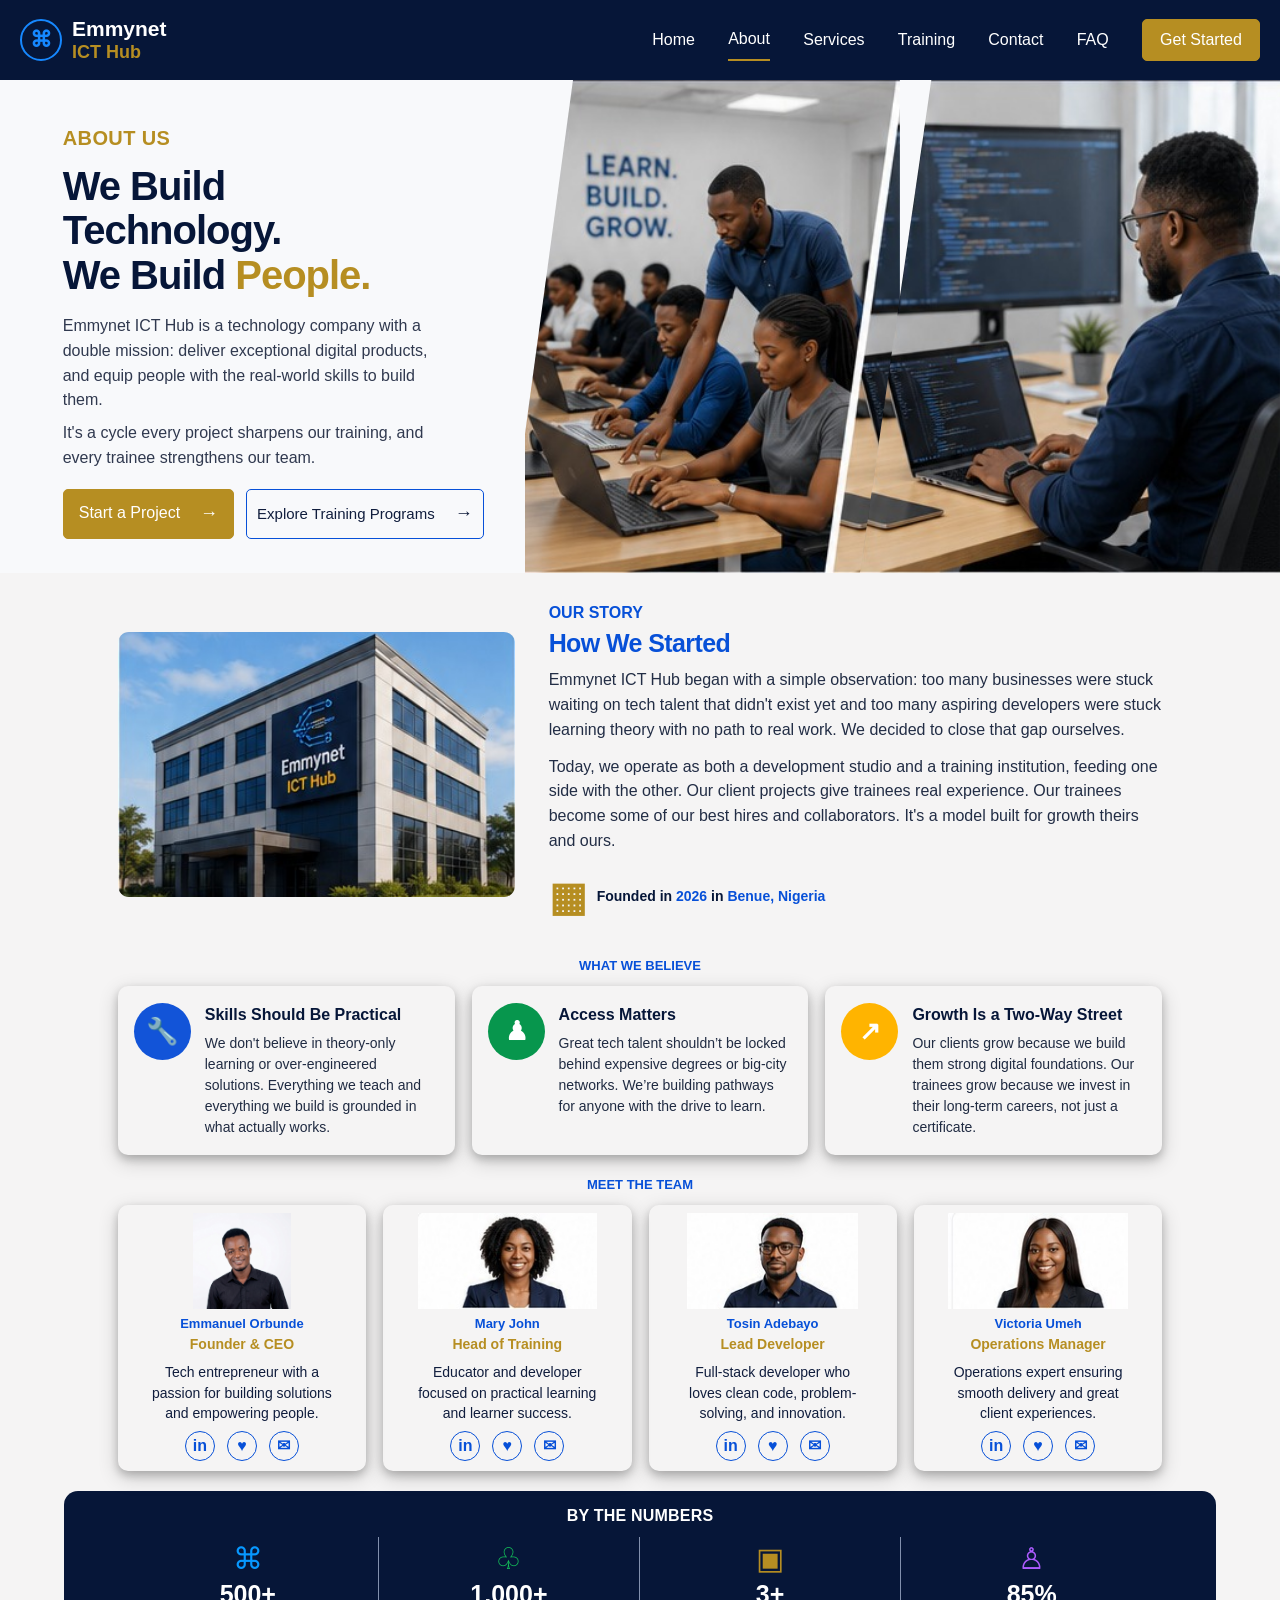
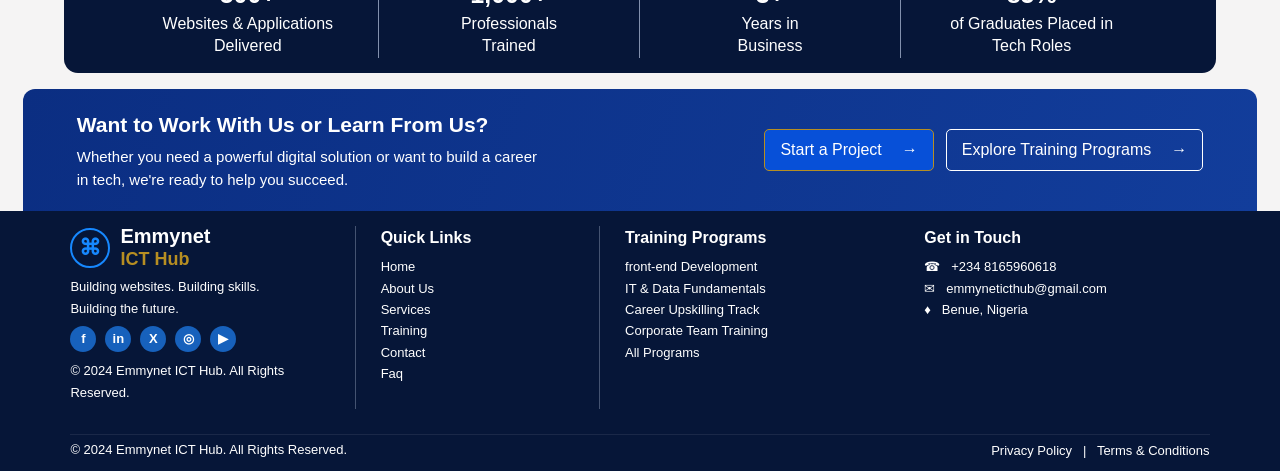
==== emmynet-about-page/about.html @ fe473da1 "initail commit" ====
<!DOCTYPE html>
<html lang="en">
<head>
  <meta charset="UTF-8">
  <meta name="viewport" content="width=device-width, initial-scale=1.0">
  <title>Emmynet ICT Hub</title>
  <link rel="stylesheet" href="about.css">
  <link rel="stylesheet" href="aboutmedia.css">
</head>
<body>
  <!-- Header and navigation -->
  <header class="navbar">
    <a class="brand" href="#home" aria-label="Emmynet ICT Hub home">
      <span class="brand-mark">⌘</span>
      <span class="brand-name">Emmynet<span>ICT Hub</span></span>
    </a>

    <nav class="nav-links" aria-label="Main navigation">
      <a href="../index.html">Home</a>
      <a class="active" href="../emmynet-about-page/about.html">About</a>
      <a href="../emmynet-service-page/services.html">Services</a>
      <a href="../emmynet-training-page/training.html">Training</a>
      <a href="../emmynet-contact-page/contact.html">Contact</a>
      <a href="../emmynet-faq-page/FAQ.html">FAQ</a>
      <a class="btn btn-primary" href="../login%20files/login.html">Get Started</a>
    </nav>
    
      <!-- Mobile hamburger button -->
    <button class="menu-toggle"
    id="menuToggle"
    aria-label="Open navigation menu"
    aria-expanded="false"
    aria-controls="navLinks"
    type="button">
    <span></span>
    <span></span>
    <span></span>
  </button>
  </header>

  <main>
    <!-- Hero / About intro -->
    <section class="header-container" id="home">
      <div class="header-text">
        <p class="eyebrow">ABOUT US</p>
        <h1>We Build<br>Technology.<br>We Build <span>People.</span></h1>
        <p class="header-paragraph">Emmynet ICT Hub is a technology company with a double mission: deliver exceptional digital products, and equip people with the real-world skills to build them.</p>
        <p class="header-paragraph">It's a cycle every project sharpens our training, and every trainee strengthens our team.</p>
        <div class="header-buttons">
          <a class="btn start-btn" href="#">Start a Project <span>→
          </span></a>
          <a class="btn explore-btn" href="../emmynet-training-page/training.html">Explore Training Programs <span>→</span></a>
        </div>
      </div>
      <div class="header-photos" aria-label="Training and development photos">
        <div class="photo-panel">
          <img src="assets/training-class.jpg" alt="Students learning technology skills">
        </div>
        <div class="photo-panel">
          <img src="assets/developer-workspace.jpg" alt="Developer working on a computer">
        </div>
      </div>
    </section>

    <!-- Company story -->
    <section class="story" id="about">
      <img class="building" src="assets/office-building.jpg" alt="Emmynet ICT Hub office building">
      <div class="story-copy">
        <p class="section-label">OUR STORY</p>
        <h2>How We Started</h2>
        <p class="section-label-paragraph">Emmynet ICT Hub began with a simple observation: too many businesses were stuck waiting on tech talent that didn't exist yet and too many aspiring developers were stuck learning theory with no path to real work. We decided to close that gap ourselves.</p>
        <p class="section-label-paragraph">Today, we operate as both a development studio and a training institution, feeding one side with the other. Our client projects give trainees real experience. Our trainees become some of our best hires and collaborators. It's a model built for growth theirs and ours.</p>
        <div class="founded"><span class="calendar">▦</span><span>Founded in <strong>2026</strong> in <strong>Benue, Nigeria</strong></span></div>
      </div>
    </section>

    <!-- Values / beliefs -->
    <section class="beliefs" id="services">
      <p class="center-label">WHAT WE BELIEVE</p>
      <div class="belief-grid">
        <article class="belief-card">
          <div class="belief-icon blue">🔧</div>
          <div>
            <h3>Skills Should Be Practical</h3>
            <p>We don't believe in theory-only learning or over-engineered solutions. Everything we teach and everything we build is grounded in what actually works.</p>
          </div>
        </article>
        <article class="belief-card">
          <div class="belief-icon green">♟</div>
          <div><h3>Access Matters</h3><p>Great tech talent shouldn’t be locked behind expensive degrees or big-city networks. We’re building pathways for anyone with the drive to learn.</p></div>
        </article>
        <article class="belief-card">
          <div class="belief-icon gold">↗</div>
          <div><h3>Growth Is a Two-Way Street</h3><p>Our clients grow because we build them strong digital foundations. Our trainees grow because we invest in their long-term careers, not just a certificate.</p></div>
        </article>
      </div>
    </section>

    <!-- Team profiles -->
    <section class="team" id="portfolio">
      <p class="center-label">MEET THE TEAM</p>
      <div class="team-grid">
        <article class="team-card">
          <img src="assets/emmanuel.png" alt="Emmanuel Orbunde">
          <h3>Emmanuel Orbunde</h3>
          <p class="role">Founder &amp; CEO</p>
          <p>Tech entrepreneur with a passion for building solutions and empowering people.</p>
          <div class="socials">
            <a href="#" aria-label="LinkedIn">in</a>
            <a href="#" aria-label="Twitter">♥</a>
            <a href="#" aria-label="Email">✉</a>
          </div>
        </article>
        <article class="team-card">
          <img src="assets/team-mary.jpg" alt="Mary John">
          <h3>Mary John</h3>
          <p class="role">Head of Training</p>
          <p>Educator and developer focused on practical learning and learner success.</p>
          <div class="socials"><a href="#" aria-label="LinkedIn">in</a>
            <a href="#" aria-label="Twitter">♥</a>
            <a href="#" aria-label="Email">✉</a>
          </div>
        </article>
        <article class="team-card">
          <img src="assets/team-tosin.jpg" alt="Tosin Adebayo">
          <h3>Tosin Adebayo</h3>
          <p class="role">Lead Developer</p>
          <p>Full-stack developer who loves clean code, problem-solving, and innovation.</p>
          <div class="socials">
            <a href="#" aria-label="LinkedIn">in</a>
            <a href="#" aria-label="Twitter">♥</a>
            <a href="#" aria-label="Email">✉</a>
          </div>
        </article>
        <article class="team-card">
          <img src="assets/team-victoria.jpg" alt="Victoria Umeh">
          <h3>Victoria Umeh</h3>
          <p class="role">Operations Manager</p>
          <p>Operations expert ensuring smooth delivery and great client experiences.</p>
          <div class="socials">
            <a href="#contact" aria-label="LinkedIn">in</a>
            <a href="#contact" aria-label="Twitter">♥</a>
            <a href="#contact" aria-label="Email">✉</a>
          </div>
        </article>
      </div>
    </section>

    <!-- Company statistics -->
    <section class="stats">
      <h2>BY THE NUMBERS</h2>
      <div class="stats-grid">
        <div class="stat"><span class="stat-icon">⌘</span><strong>500+
        </strong><p>Websites &amp; Applications<br>Delivered</p>
      </div>
        <div class="stat"><span class="stat-icon">♧</span><strong>1,000+
        </strong><p>Professionals<br>Trained</p>
      </div>
        <div class="stat"><span class="stat-icon">▣</span><strong>3+     </strong><p>Years in<br>Business</p>
        </div>
        <div class="stat"><span class="stat-icon">♙</span><strong>85%    </strong><p>of Graduates Placed in<br>Tech Roles</p> 
        </div>
      </div>
    </section>

    <!-- Final call-to-action -->
    <section class="bottom-cta" id="contact">
      <div>
        <h2>Want to Work With Us or Learn From Us?</h2>
        <p>Whether you need a powerful digital solution or want to build a career in tech, we're ready to help you succeed.</p>
      </div>
      <div class="cta-buttons">
        <a class="btn footer-btn" href="#">Start a Project <span>→</span></a>
        <a class="btn btn-explore" href="../emmynet-training-page/training.html">Explore Training Programs <span>→</span></a>
      </div>
    </section>
    <div id="training"></div>
  </main>
   <footer id="contact">
    <div class="footer-brand">
      <a class="brand" href="#home">
        <span class="brand-mark">⌘</span>
        <span class="brand-name">Emmynet
          <span>ICT Hub</span>
        </span>
      </a>
      <p>Building websites. Building skills.<br>Building the future.</p>
      <div class="social-row">
        <a href="https://www.facebook.com/ORBUNDE EMMANUEL TERFE" target="_blank" rel="noopener noreferrer" aria-label="Visit our Facebook page">f</a>
        <a href="https://www.LinkedIn.com/ORBUNDE EMMANUEL TERFE" target="_blank" rel="noopener noreferrer" aria-label="Visit our Facebook page">in</a>
        <a href="https://www.Twitter.com/ORBUNDE EMMANUEL TERFE" target="_blank" rel="noopener noreferrer" aria-label="Visit our Facebook page">X</a>
        <a href="https://www.instagram.com/ORBUNDE EMMANUEL TERFE" target="_blank" rel="noopener noreferrer" aria-label="Visit our Facebook page">◎</a>
        <a href="https://www.Youtube.com/ORBUNDE EMMANUEL TERFE" target="_blank" rel="noopener noreferrer" aria-label="Visit our Facebook page">▶</a>
      </div>
      <p>© 2024 Emmynet ICT Hub. All Rights Reserved.</p>
    </div>
    <div class="footer-links">
      <h3>Quick Links</h3>
      <a href="../index.html">Home</a>
      <a href="../emmynet-about-page/about.html">About Us</a>
      <a href="../emmynet-service-page/services.html">Services</a>
      <a href="../emmynet-training-page/training.html">Training</a>
      <a href="../emmynet-contact-page/contact.html">Contact</a>
      <a href="../emmynet-faq-page/FAQ.html">Faq</a>
    </div>
    <div class="footer-programs" id="training">
      <h3>Training Programs</h3>
      <a href="../emmynet-training-page/training.html#frontEnd">front-end Development</a>
      <a href="#">IT &amp; Data Fundamentals</a>
      <a href="../emmynet-training-page/training.html#programs">Career Upskilling Track</a>
      <a href="../emmynet-training-page/training.html#programs">Corporate Team Training</a>
      <a href="../emmynet-training-page/training.html#programs">All Programs</a>
    </div>
    <div class="footer-contact">
      <h3>Get in Touch</h3>
      <a href="tel:+2348165960618"> ☎ &nbsp; +234 8165960618</a>
      <a href="mailto:emmyneticthub@gmail.com?subject=Website%20Enquiry" target="_blank">
        <i class="fa fa-envelope" aria-hidden="true"></i> ✉ &nbsp; emmyneticthub@gmail.com
      </a>
      <a href="https://www.google.com/maps/search/?api=1&query=Benue+State+University+Makurdi,+Benue,+Nigeria" target="_blank"><i class="fa fa-map-marker" aria-hidden="true"></i> ♦ &nbsp; Benue, Nigeria</a>
    </div>
    <div class="legal">
      <span>© 2024 Emmynet ICT Hub. All Rights Reserved.</span>
      <span class="policy">
        <a href="#contact">Privacy Policy</a> &nbsp; | &nbsp; 
        <a href="#contact">Terms &amp; Conditions</a>
      </span>
    </div>
  </footer>
  <script src="about.js"></script>
</body>
</html>
---- emmynet-about-page/about.css ----
/* Main colors */
    :root {
      --navy: #061638;
      --navy-light: #0b2b73;
      --blue: #0750d8;
      --yellow: #b68e22;
      --text: #101d3d;
      --muted: #4d566b;
      --border: #e1e7f0;
      --white: #ffffff;
    }

    * { 
        box-sizing: 
        border-box; 
    }
    html { 
        scroll-behavior: smooth; 
    }
    body {
      margin: 0;
      font-family: Arial, Helvetica, sans-serif;
      color: var(--text);
      background: #f5f4f4;
      font-size: 14px;
      line-height: 1.55;
    }
    a { 
        color: inherit; 
        text-decoration: none; 
    }
    button { 
        font: inherit; 
        cursor: pointer; 
    }

    /* =====================================
   MOBILE DROPDOWN NAVIGATION
   ===================================== */

/* Hide hamburger on desktop */
.menu-toggle {
  display: none;
  border: 1px solid rgba(255, 255, 255, 0.35);
  background: transparent;
  border-radius: 5px;
  padding: 8px;
  width: 42px;
  height: 40px;
  cursor: pointer;
}
.menu-toggle span {
  display: block;
  width: 23px;
  height: 2px;
  margin: 5px auto;
  background: #ffffff;
  border-radius: 2px;
  transition: transform 0.25s ease, opacity 0.25s ease;
}

/* Turn hamburger into an X when open */
.navbar.menu-open .menu-toggle span:nth-child(1) {
  transform: translateY(7px) rotate(45deg);
}

.navbar.menu-open .menu-toggle span:nth-child(2) {
  opacity: 0;
}

.navbar.menu-open .menu-toggle span:nth-child(3) {
  transform: translateY(-7px) rotate(-45deg);
}

    /* Top navigation */
    .navbar {
      height: 80px;
      padding: 20px ;
      display: flex;
      align-items: center;
      justify-content: space-between;
      gap: 24px;
      color: white;
      background: var(--navy);
    }
    .brand { 
        display: flex; 
        align-items: center; 
        gap: 10px; 
        min-width: 190px;
    }
    .brand-mark {
      width: 42px; 
      height: 42px; 
      border: 2px solid #1688ff;
      border-radius: 50%; 
      color: #1688ff; 
      display: grid; 
      place-items: center;
      font-size: 22px; 
      font-weight: bold;
    }
    .brand-name { 
        font-size: 21px; 
        font-weight: 800; 
        line-height: 1.05; 
    }
    .brand-name span { 
        display: block; 
        color: var(--yellow); 
        font-size: 18px; 
        margin-top: 3px; 
    }
    .nav-links { 
        display: flex; 
        align-items: center; 
        gap: clamp(14px, 2.6vw, 34px); 
    }
    .nav-links a {  
        font-size: 16px; 
        padding: 8px 0;
        color: var(--white);
    }
    .nav-links a.active { 
        border-bottom: 2px solid var(--yellow); 
    }
    .nav-links a:hover { 
        color: var(--yellow); 
    }
  .btn {
    display: inline-flex; 
    align-items: center; 
    justify-content: center; 
    gap: 20px;
    border: 1px solid var(--yellow); 
    border-radius: 5px; 
    padding: 8px 15px; 
    font-size: 16px;
    min-height: 40px; 
    transition: .2s ease;
}
.btn:hover { 
    background-color: var(--blue);
    transform: translateY(-1px); 
    border-color: var(--blue);
    border: 1px solid var(--blue);
    color: var(--white);
}
    .btn-primary { 
        min-width: 118px;
        color: var(--white); 
        background: var(--yellow);
 
    }
    .btn-primary:hover{
        color: var(--white) !important;
    }
    .start-btn { 
        color: var(--white); 
        background: var(--yellow); 
    }
    .start-btn:hover{
        background-color: var(--blue);
        border-color: var(--blue);
    }
    .explore-btn{
        font-size: 15px;
        padding: 10px;
        border-color: var(--blue);
        
    }
    .explore-btn:hover{
        background-color: var(--blue);
        border-color: var(--blue);
        color: var(--white);
        transform: translateY(-1px) !important; 
    }
    .header-buttons span{
        font-size: 18px;
        font-weight: 700;
    }

    /* copy on the left and two photo panels on the right */
    .header-container { 
        display: grid; 
        grid-template-columns: 41% 59%; 
        min-height: 397px; 
        background: #f8f9fb; 
    }
    .header-text { 
        padding: 32px 28px 24px 4.9vw; 
        align-self: center; 
    }
    .eyebrow { 
        color: var(--yellow) !important; 
        font-weight: 800; 
        letter-spacing: .4px; 
        font-size: 20px !important; 
        margin: 0 0 10px; 
    }
    h1 { 
        font-size: clamp(32px, 3.7vw, 40px); 
        line-height: 1.12; 
        letter-spacing: -1px; 
        margin: 0 0 16px; 
        color: var(--navy); 
    }
    h1 span { 
        color: var(--yellow); 
    }
    .header-paragraph { 
        max-width: 390px; 
        color: #30394f; 
        font-size: 16px !important; 
        margin: 0 0 8px; 
        font-weight: 400 ;
    }
    .header-buttons { 
        display: flex; 
        flex-wrap: wrap; 
        gap: 12px; 
        margin-top: 18px; 
    }
    .header-photos { 
        display: grid; 
        grid-template-columns: 1fr 1fr; 
        overflow: hidden; 
        gap: 5px; 
    }
    .photo-panel { 
        min-width: 0; 
        overflow: hidden; 
        clip-path: polygon(17% 0,100% 0,100% 100%,0 100%); 
        margin-left: -12%; 
    }
    .photo-panel:first-child { 
        margin-left: -5%; 
    }
    .photo-panel img { 
        width: 100%; 
        height: 100%; 
        min-height: 397px; 
        object-fit: cover; 
        display: block; 
    }
    .photo-panel:first-child img { 
        object-position: center; 
    }

    /* Story section */
    .story { 
        width: 90%; 
        margin: 28px auto 0; 
        padding: 0 4.2%; 
        display: grid; 
        grid-template-columns: 38% 1fr; 
        gap: 34px; 
        align-items: center; 
    }
    .building { 
        width: 100%; 
        height: 265px; 
        object-fit: cover; 
        border-radius: 11px; 
        display: block; 
    }
    .section-label { 
        color: var(--blue) !important; 
        font-weight: 800; 
        font-size: 16px !important; 
        margin: 0 0 2px; 
    }
    .story-copy h2 { 
        color: var(--blue) !important; 
        font-size: 25px; 
        line-height: 1.2; 
        margin: 0 0 10px; 
        letter-spacing: -.6px; 
    }
    .section-label-paragraph { 
        font-size: 16px; 
        line-height: 1.55; 
        margin: 0 0 12px; 
        color: #222d45; 
    }
    .founded { 
        display: flex; 
        align-items: center; 
        gap: 10px; 
        color: var(--navy); 
        font-weight: 700; 
    }
    .founded .calendar { 
        color: var(--yellow); 
        font-size: 40px; 
    }
    .founded strong { 
        color: var(--blue); 
    }

    /* Belief cards */
    .beliefs { 
        width: 90%; 
        margin: 28px auto 0; 
        padding: 0 4.2%; 
    }
    .center-label { 
        text-align: center; 
        color: var(--blue); 
        font-weight: 800; 
        font-size: 13px; 
        margin: 0 0 10px; 
    }
    .belief-grid { 
        display: grid; 
        grid-template-columns: repeat(3, 1fr); 
        gap: 17px; 
    }
    .belief-card { 
        display: flex; 
        align-items: flex-start; 
        gap: 14px; 
        box-shadow: 0 4px 8px 0 rgba(0, 0, 0, 0.2), 0 6px 20px 0
         rgba(0, 0, 0, 0.19); 
        border-radius: 10px; 
        padding: 17px 16px; 
        min-height: 137px; 
        background: #f5f4f4; 
    }
    .belief-icon { 
        flex: 0 0 57px; 
        height: 57px; 
        border-radius: 50%; 
        display: grid; 
        place-items: center; 
        color: white; 
        font-size: 26px; 
        font-weight: bold; 
    }
    .belief-icon.blue { 
        background: #1254d8; 
    }
    .belief-icon.green { 
        background: #07964d; 
    }
    .belief-icon.gold { 
        background: #ffb400; 
    }
    .belief-card h3 { 
        font-size: 16px; 
        margin: 0 0 5px; 
        color: var(--navy); 
    }
    .belief-card p { 
        font-size: 14px; 
        line-height: 1.5; 
        margin: 0; 
        color: #202b42;
        font-weight: 400; 
    }

    /* Team member cards */
    .team { 
        width: 90%; 
        margin: 20px auto 0; 
        padding: 0 4.2%; 
    }
    .team-grid { 
        display: grid; 
        grid-template-columns: repeat(4, 1fr); 
        gap: 17px; 
    }
    .team-card { 
        box-shadow: 0 4px 8px 0 rgba(0, 0, 0, 0.2), 0 6px 20px 0 rgba(0, 0, 0, 0.19); 
        border-radius: 10px; 
        padding: 8px 12px 10px; 
        text-align: center; 
        min-width: 0; 
    }
    .team-card img { 
        width: 100%; 
        height: 96px; 
        object-fit: contain; 
        display: block; 
        margin: 0 auto 5px; 
    }
    .team-card h3 { 
        margin: 0; 
        color: var(--blue); 
        font-size: 13px; 
    }
    .role { 
        color: var(--yellow); 
        font-weight: 700; 
        font-size: 11.5px; 
        margin: 0 0 5px; 
    }
    .team-card p { 
        font-size: 14px; 
        line-height: 1.45; 
        margin: 0 auto 8px; 
        max-width: 190px; 
    }
    .socials { 
        display: flex; 
        justify-content: center; 
        gap: 12px; 
    }
    .socials a { 
        border: 1.5px solid var(--blue); 
        color: var(--blue); 
        border-radius: 50%; 
        width: 30px; 
        height: 30px; 
        font-size: 16px; 
        display: grid; 
        place-items: center; 
        font-weight: 700; 
    }
    .socials a:hover{
        transform: translateY(-2px);
        background-color: var(--blue);
        color: var(--white);
    }

    /* Statistics strip */
    .stats { 
        width: 90%; 
        margin: 20px auto 0; 
        padding: 13px 4.2% 15px; 
        color: white; 
        background: var(--navy); 
        border-radius: 14px; 
    }
    .stats h2 { 
        text-align: center; 
        color: white; 
        font-size: 16px; 
        margin: 0 0 8px; 
        letter-spacing: .2px; 
    }
    .stats-grid { 
        display: grid; 
        grid-template-columns: repeat(4, 1fr); 
    }
    .stat { 
        text-align: center; 
        padding: 4px 12px 0; 
        border-right: 1px solid #8290ad; 
    }
    .stat:last-child { 
        border-right: 0; 
    }
    .stat-icon { 
        display: block; 
        font-size: 30px; 
        line-height: 1.2; 
        margin-bottom: 2px; 
    
    }
    .stat:nth-child(1) .stat-icon { 
        color: #0798ff; 
    }
    .stat:nth-child(2) .stat-icon { 
        color: #14c35a; 
    }
    .stat:nth-child(3) .stat-icon { 
        color: var(--yellow); 
    }
    .stat:nth-child(4) .stat-icon { 
        color: #ad5bff; 
    }
    .stat strong { 
        display: block; 
        font-size: 25px; 
        line-height: 1.2; 
    }
    .stat p { 
        margin: 4px 0 0; 
        font-size: 16px; 
        line-height: 1.4; 
    }

    /* Bottom call-to-action */
    .bottom-cta { 
        margin: 16px 1.8% 0; 
        padding: 20px 4.2%; 
        background: linear-gradient(110deg, #0b2e82, #123d9b); 
        border-radius: 12px 12px 0 0; 
        color: white; 
        display: flex; 
        justify-content: space-between; 
        align-items: center; 
        gap: 24px; 
    }
    .bottom-cta h2 { 
        color: white; 
        font-size: 21px; 
        margin: 0 0 5px; 
        font-weight: 700 !important;
    }
    .bottom-cta p { 
        margin: 0; 
        max-width: 470px; 
        font-size: 15px; 
        line-height: 1.5; 
    }
    .cta-buttons { 
        display: flex; 
        flex-wrap: wrap; 
        gap: 12px; 
    }
    .footer-btn{
        background-color: var(--blue);
        color: var(--white);
    }
    .footer-btn:hover{
        box-shadow: 0 4px 8px 0 rgba(0, 0, 0, 0.2), 0 6px 20px 0 rgba(0, 0, 0, 0.19);
        background-color: var(--yellow);
        border-color: var(--yellow);
    }
    .btn-explore { 
        color: white; 
        background: transparent; 
        border-color: white; 
    }
    .btn-explore:hover{
        box-shadow: 0 4px 8px 0 rgba(0, 0, 0, 0.2), 0 6px 20px 0 rgba(0, 0, 0, 0.19);
        border-color: var(--blue);
    }
    /* Footer */
    footer { 
        background: var(--navy); 
        color: var(--white); 
        padding: 15px 5.5% 10px; 
        display: grid; 
        grid-template-columns: 1.3fr 1fr 1.25fr 1.3fr; 
        gap: 25px; 
    }
    .footer-brand { 
        border-right: 1px solid #445371; 
        padding-right: 20px; 
    }
    .footer-brand .brand { 
        min-width: auto; 
        margin-bottom: 7px; 
    }
    .footer-brand .brand-mark { 
        width: 40px; 
        height: 40px; 
        font-size: 22px; 
    }
    .footer-brand .brand-name { 
        font-size: 20px; 
    }
    .footer-brand .brand-name span { 
        font-size: 18px; 
    }
    footer h3 { 
        margin: 0 0 5px; 
        font-size: 16px; 
    }
    footer p, footer a { 
        font-size: 13px; 
        line-height: 1.65; 
    }
    footer p { 
        margin: 0 0 6px; 
    }
    .footer-links { 
        border-right: 1px solid #445371; 
    }
    .footer-links a, .footer-programs a { 
        display: block; 
        color: var(--white);
    }
    .footer-links a:hover, .footer-programs a:hover { 
        color: var(--yellow); 
        transform: translateX(-2px);
    }
    .footer-contact a { 
        font-size: 13px; 
        display: block;
        color: var(--white);
    }
    .footer-contact a:hover{
        color: var(--yellow);
    }
    .social-row { 
        display: flex; 
        gap: 9px; 
        margin: 7px 0 8px; 
    }
    .social-row a { 
        display: grid; 
        place-items: center; 
        width: 26px; 
        height: 26px; 
        border-radius: 50%; 
        background: #1761bc; 
        font-weight: bold;
    }
    .social-row a:hover{
        transform: translateY(-1px);
    }
    .legal { 
        grid-column: 1 / -1; 
        border-top: 1px solid rgba(255,255,255,.08); 
        padding-top: 5px; 
        display: flex; 
        justify-content: space-between; 
        font-size: 13px; 
    }
    .policy a{
        color: var(--white);
    }
    .policy a:hover{
        color: var(--yellow);
    }
---- emmynet-about-page/aboutmedia.css ----
/* =========================================
   RESPONSIVE STYLES FOR EMMYNET ICT HUB
   Add this file after about.css
   ========================================= */


/* =========================================
   1. SMALL MOBILE PHONES: 0–499px
   ========================================= */
@media screen and (max-width: 499px) {
    .navbar {
    position: relative;
    z-index: 1000;
  }
    /* position: relative;
    display: flex;
    flex-wrap: wrap;
    justify-content: space-between;
    align-items: center;
    gap: 12px;
    z-index: 10; */
  .brand {
    width: aut;
    min-width: 0;
    justify-content:start !important;
    flex: 1;
  }

  .menu-toggle {
    display: block;
    flex-shrink: 0;
  }

  /* Hide menu until hamburger is clicked */
.nav-links {
    display: none;
    position: absolute;
    top: 100%;
    left: 0;
    right: 0;
    width: 100%;
    flex-direction: column;
    align-items: stretch;
    gap: 0;

    background: var(--navy);
    padding: 10px 4%;
    box-shadow: 0 8px 18px rgba(0, 0, 0, 0.25);

    z-index: 9999;
  }


  /* Show dropdown when open */
  .navbar.menu-open .nav-links {
    display: flex;
  }

  .nav-links a {
    display: block;
    width: 100%;
    padding: 18px 18px !important;
    font-size: 20px !important;
    border-bottom: 1px solid rgba(255, 255, 255, 0.12);
  }

  .nav-links a.active {
    border-bottom: 2px solid var(--yellow);
  }

  /* Hide CTA until the dropdown opens */
  .nav-cta {
    display: none;
    order: 4;
    flex: 0 0 100%;
    width: 100%;
    text-align: center;
  }

  .navbar.menu-open .nav-cta {
    display: flex;
  }
  /* Navigation */
  .navbar {
    padding: 12px 4%;
    gap: 12px;
    flex-wrap: wrap;
    justify-content: center;
  }

  .brand {
    min-width: 0;
    width: 100%;
    justify-content: center;
  }

  .brand-mark {
    width: 36px;
    height: 36px;
    font-size: 19px;
  }

  .brand-name {
    font-size: 18px;
  }

  .brand-name span {
    font-size: 15px;
  }

  .nav-links {
    width: 100%;
    justify-content: center;
    flex-wrap: wrap;
    gap: 6px 16px;
  }

  .nav-links a {
    font-size: 14px;
    padding: 5px 0;
  }

  .nav-cta {
    width: 100%;
  }
  
  /* Hero section */
  .header-container {
    grid-template-columns: minmax(0, 1fr);
    min-height: 0;
  }

  .header-text {
    padding: 28px 5%;
  }

  .eyebrow {
    font-size: 16px !important;
  }

  h1 {
    font-size: clamp(29px, 8vw, 36px);
    letter-spacing: -0.5px;
  }

  .header-paragraph {
    font-size: 15px !important;
  }

  .header-buttons {
    gap: 10px;
  }

  .header-buttons .btn {
    width: 100%;
    gap: 8px;
    font-size: 14px;
  }

  .header-photos {
    grid-template-columns: 1fr 1fr;
    min-height: 210px;
    max-height: 250px;
    display: none;
  }
  .photo-panel{
    display: none;
  }

  .photo-panel,
  .photo-panel:first-child {
    margin-left: 0;
    clip-path: none;
  }

  .photo-panel img {
    min-height: 210px;
    height: 100%;
    display: none;
  }

  /* Company story */
  .story,
  .beliefs,
  .team {
    width: 92%;
    padding: 0;
  }

  .story {
    grid-template-columns: minmax(0, 1fr);
    gap: 18px;
    margin-top: 26px;
  }

  .building {
    height: 220px;
  }

  .story-copy h2 {
    font-size: 23px;
  }

  .section-label-paragraph {
    font-size: 15px;
  }

  /* Belief cards */
  .belief-grid {
    grid-template-columns: minmax(0, 1fr);
    gap: 13px;
  }

  .belief-card {
    padding: 15px;
    min-height: 0;
    gap: 12px;
  }

  .belief-icon {
    flex-basis: 46px;
    height: 46px;
    font-size: 22px;
  }

  /* Team cards */
  .team-grid {
    grid-template-columns: repeat(2, minmax(0, 1fr));
    gap: 12px;
  }

  .team-card {
    padding: 9px 8px;
  }

  .team-card img {
    height: 90px;
  }

  .team-card h3 {
    font-size: 12px;
  }

  .team-card p {
    font-size: 12px;
  }

  /* Statistics */
  .stats {
    width: 92%;
    padding: 16px 10px;
  }

  .stats-grid {
    grid-template-columns: repeat(2, minmax(0, 1fr));
    row-gap: 16px;
  }

  .stat {
    padding: 6px 8px;
  }

  .stat:nth-child(2) {
    border-right: 0;
  }

  .stat strong {
    font-size: 22px;
  }

  .stat p {
    font-size: 13px;
  }

  /* Bottom call-to-action */
  .bottom-cta {
    margin: 16px 0 0;
    padding: 22px 5%;
    border-radius: 0;
    flex-direction: column;
    align-items: stretch;
    gap: 16px;
  }

  .bottom-cta h2 {
    font-size: 20px;
  }

  .bottom-cta p {
    font-size: 14px;
  }

  .cta-buttons {
    flex-direction: column;
    gap: 10px;
  }

  .cta-buttons .btn {
    width: 100%;
    font-size: 14px;
  }
   footer { 
        grid-template-columns: 1fr; 
        gap: 20px 15px; 
        padding: 20px 5%; 
    }
      .footer-brand, .footer-links { 
        border-right: 0; 
        padding-right: 0; 
        
    }
    .footer-links{
      display: none;
    }
      .legal { 
        align-items: center;
        flex-direction: column; 
        gap: 4px; 
    }
}


/* =========================================
   2. LARGE PHONES AND SMALL TABLETS: 500–758px
   ========================================= */
@media (min-width: 500px) and (max-width: 758px) { 
  .navbar {
    position: relative;
    display: flex;
    flex-wrap: wrap;
    justify-content: space-between;
    align-items: center;
    gap: 12px;
  }

  .brand {
    align-items: flex-start !important;
    width: auto;
    min-width: 0;
    justify-content: flex-start;
    flex: 1;
  }

  .menu-toggle {
    display: block;
    flex-shrink: 0;
  }

  /* Hide menu until hamburger is clicked */
  .nav-links {
    display: none;
    order: 3;
    flex: 0 0 100%;
    width: 100%;
    flex-direction: column;
    align-items: stretch;
    gap: 0;
    padding: 8px 0;
    background: var(--navy);
  }

  /* Show dropdown when open */
  .navbar.menu-open .nav-links {
    display: flex;
  }

  .nav-links a {
    display: block;
    width: 100%;
    padding: 12px 10px;
    font-size: 16px;
    border-bottom: 1px solid rgba(255, 255, 255, 0.12);
  }

  .nav-links a.active {
    border-bottom: 2px solid var(--yellow);
  }

  /* Hide CTA until the dropdown opens */
  .nav-cta {
    display: none;
    order: 4;
    flex: 0 0 100%;
    width: 100%;
    text-align: center;
  }

  .navbar.menu-open .nav-cta {
    display: flex;
  }


  /* Navigation */
  .navbar {
    padding: 12px 3%;
    flex-wrap: wrap;
    gap: 14px;
  }

  .brand {
    min-width: 0;
  }

  .brand-name {
    font-size: 19px;
  }

  .brand-name span {
    font-size: 16px;
  }

  .nav-links {
    flex: 1 1 100%;
    justify-content: center;
    flex-wrap: wrap;
    gap: 8px 22px;
    order: 3;
  }

  .nav-links a {
    font-size: 15px;
  }

  .nav-cta {
    min-width: 110px;
  }

  /* Hero section */
  .header-container {
    grid-template-columns: 1fr;
    min-height: 0;
  }

  .header-text {
    padding: 34px 6%;
  }

  h1 {
    font-size: clamp(34px, 6vw, 42px);
  }

  .header-photos {
    min-height: 270px;
    max-height: 320px;
  }

  .photo-panel,
  .photo-panel:first-child {
    margin-left: 0;
    clip-path: none;
  }

  .photo-panel img {
    min-height: 270px;
  }

  /* Company story and other sections */
  .story,
  .beliefs,
  .team {
    width: 92%;
    padding: 0;
  }

  .story {
    grid-template-columns: 1fr 1fr;
    gap: 20px;
  }

  .building {
    height: 250px;
  }

  .section-label-paragraph {
    font-size: 14px;
  }

  /* Belief cards */
  .belief-grid {
    grid-template-columns: repeat(2, minmax(0, 1fr));
    gap: 14px;
  }

  .belief-card {
    padding: 14px;
    gap: 10px;
  }

  .belief-icon {
    flex-basis: 44px;
    height: 44px;
    font-size: 21px;
  }

  /* Team cards */
  .team-grid {
    grid-template-columns: repeat(2, minmax(0, 1fr));
    gap: 14px;
  }

  .team-card img {
    height: 110px;
  }

  /* Statistics */
  .stats {
    width: 92%;
  }

  .stats-grid {
    grid-template-columns: repeat(2, minmax(0, 1fr));
    row-gap: 14px;
  }

  .stat:nth-child(2) {
    border-right: 0;
  }

  /* Bottom call-to-action */
  .bottom-cta {
    margin-left: 1.5%;
    margin-right: 1.5%;
    padding: 22px 4%;
    flex-direction: column;
    align-items: flex-start;
    gap: 16px;
  }
}


/* =========================================
   3. TABLETS AND COMPACT LAPTOPS: 759–1200px
   ========================================= */
@media screen and (min-width: 759px) and (max-width: 1200px) {

  /* Navigation */
  .navbar {
    padding: 10px 2.5%;
    gap: 16px;
  }

  .brand {
    min-width: 170px;
    gap: 8px;
  }

  .brand-mark {
    width: 38px;
    height: 38px;
    font-size: 20px;
  }

  .brand-name {
    font-size: 18px;
  }

  .brand-name span {
    font-size: 16px;
  }

  .nav-links {
    gap: clamp(12px, 1.6vw, 22px);
  }

  .nav-links a {
    font-size: 15px;
  }

  .nav-cta {
    min-width: 105px;
    padding: 9px 12px;
    font-size: 14px;
  }

  /* Hero section */
  .header-container {
    grid-template-columns: 43% 57%;
    min-height: 360px;
  }

  .header-text {
    padding: 28px 22px 24px 3.5vw;
  }

  h1 {
    font-size: clamp(30px, 3.5vw, 39px);
  }

  .header-paragraph {
    font-size: 15px !important;
  }

  .header-buttons .btn {
    gap: 8px;
    padding: 10px 12px;
    font-size: 14px;
  }

  .photo-panel img {
    min-height: 360px;
  }

  /* Company story and other sections */
  .story,
  .beliefs,
  .team {
    width: 92%;
    padding: 0 2%;
  }

  .story {
    grid-template-columns: 38% 1fr;
    gap: 25px;
  }

  .building {
    height: 250px;
  }

  /* Belief cards */
  .belief-grid {
    grid-template-columns: repeat(3, minmax(0, 1fr));
    gap: 12px;
  }

  .belief-card {
    padding: 14px 12px;
    gap: 10px;
  }

  .belief-icon {
    flex-basis: 45px;
    height: 45px;
    font-size: 22px;
  }

  .belief-card h3 {
    font-size: 15px;
  }

  .belief-card p {
    font-size: 13px;
  }

  /* Team cards */
  .team-grid {
    grid-template-columns: repeat(4, minmax(0, 1fr));
    gap: 12px;
  }

  .team-card {
    padding: 8px;
  }

  .team-card p {
    font-size: 12px;
  }

  /* Statistics */
  .stats {
    width: 92%;
  }

  .stat {
    padding-left: 8px;
    padding-right: 8px;
  }

  .stat p {
    font-size: 14px;
  }

  /* Bottom call-to-action */
  .bottom-cta {
    padding: 20px 3.5%;
    gap: 18px;
  }

  .bottom-cta h2 {
    font-size: 19px;
  }

  .bottom-cta p {
    font-size: 14px;
  }

  .cta-buttons {
    gap: 8px;
  }

  .cta-buttons .btn {
    padding: 9px 12px;
    font-size: 14px;
  }
}
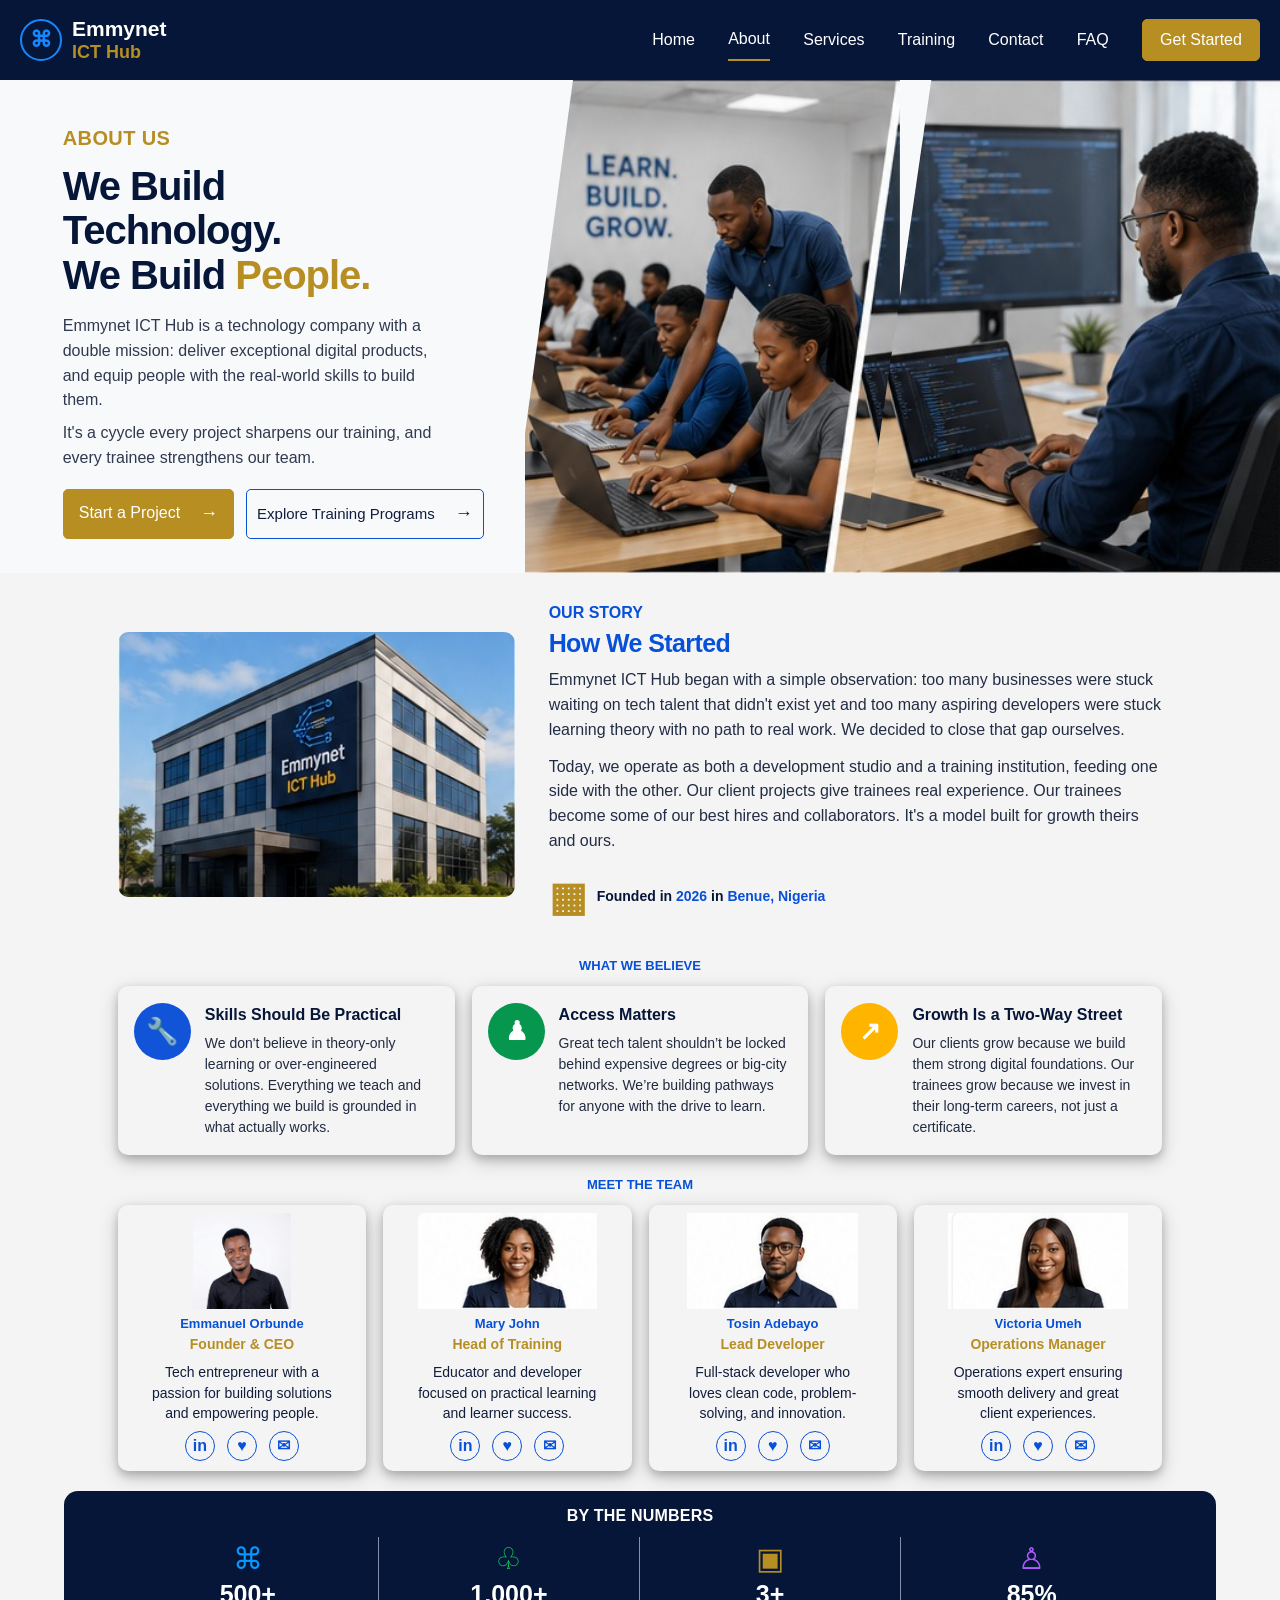
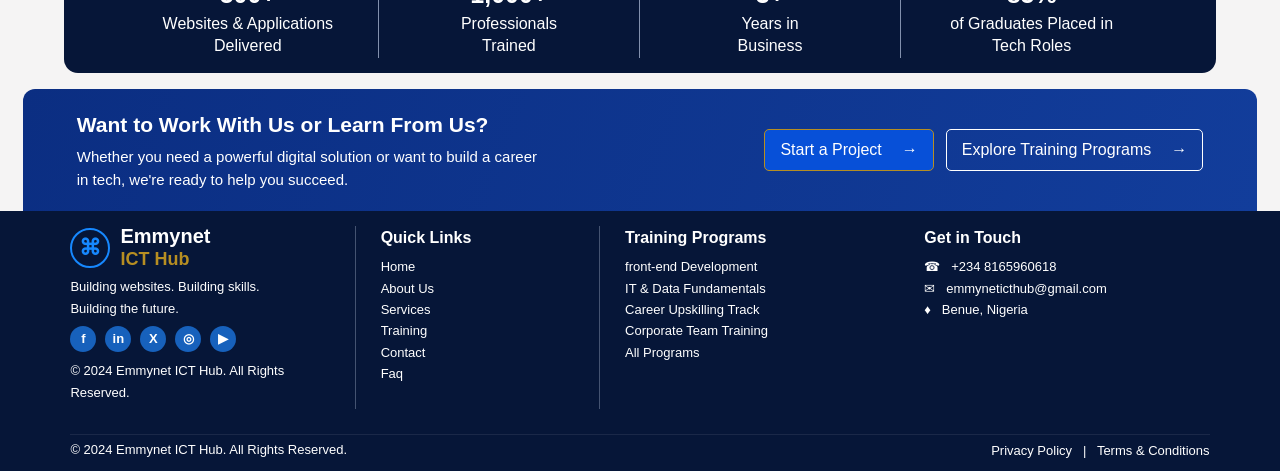
==== commit 5c54e5cb: "initial update" ====
--- a/emmynet-about-page/about.html
+++ b/emmynet-about-page/about.html
@@ -45,7 +45,7 @@
         <p class="eyebrow">ABOUT US</p>
         <h1>We Build<br>Technology.<br>We Build <span>People.</span></h1>
         <p class="header-paragraph">Emmynet ICT Hub is a technology company with a double mission: deliver exceptional digital products, and equip people with the real-world skills to build them.</p>
-        <p class="header-paragraph">It's a cycle every project sharpens our training, and every trainee strengthens our team.</p>
+        <p class="header-paragraph">It's a cyycle every project sharpens our training, and every trainee strengthens our team.</p>
         <div class="header-buttons">
           <a class="btn start-btn" href="#">Start a Project <span>→
           </span></a>
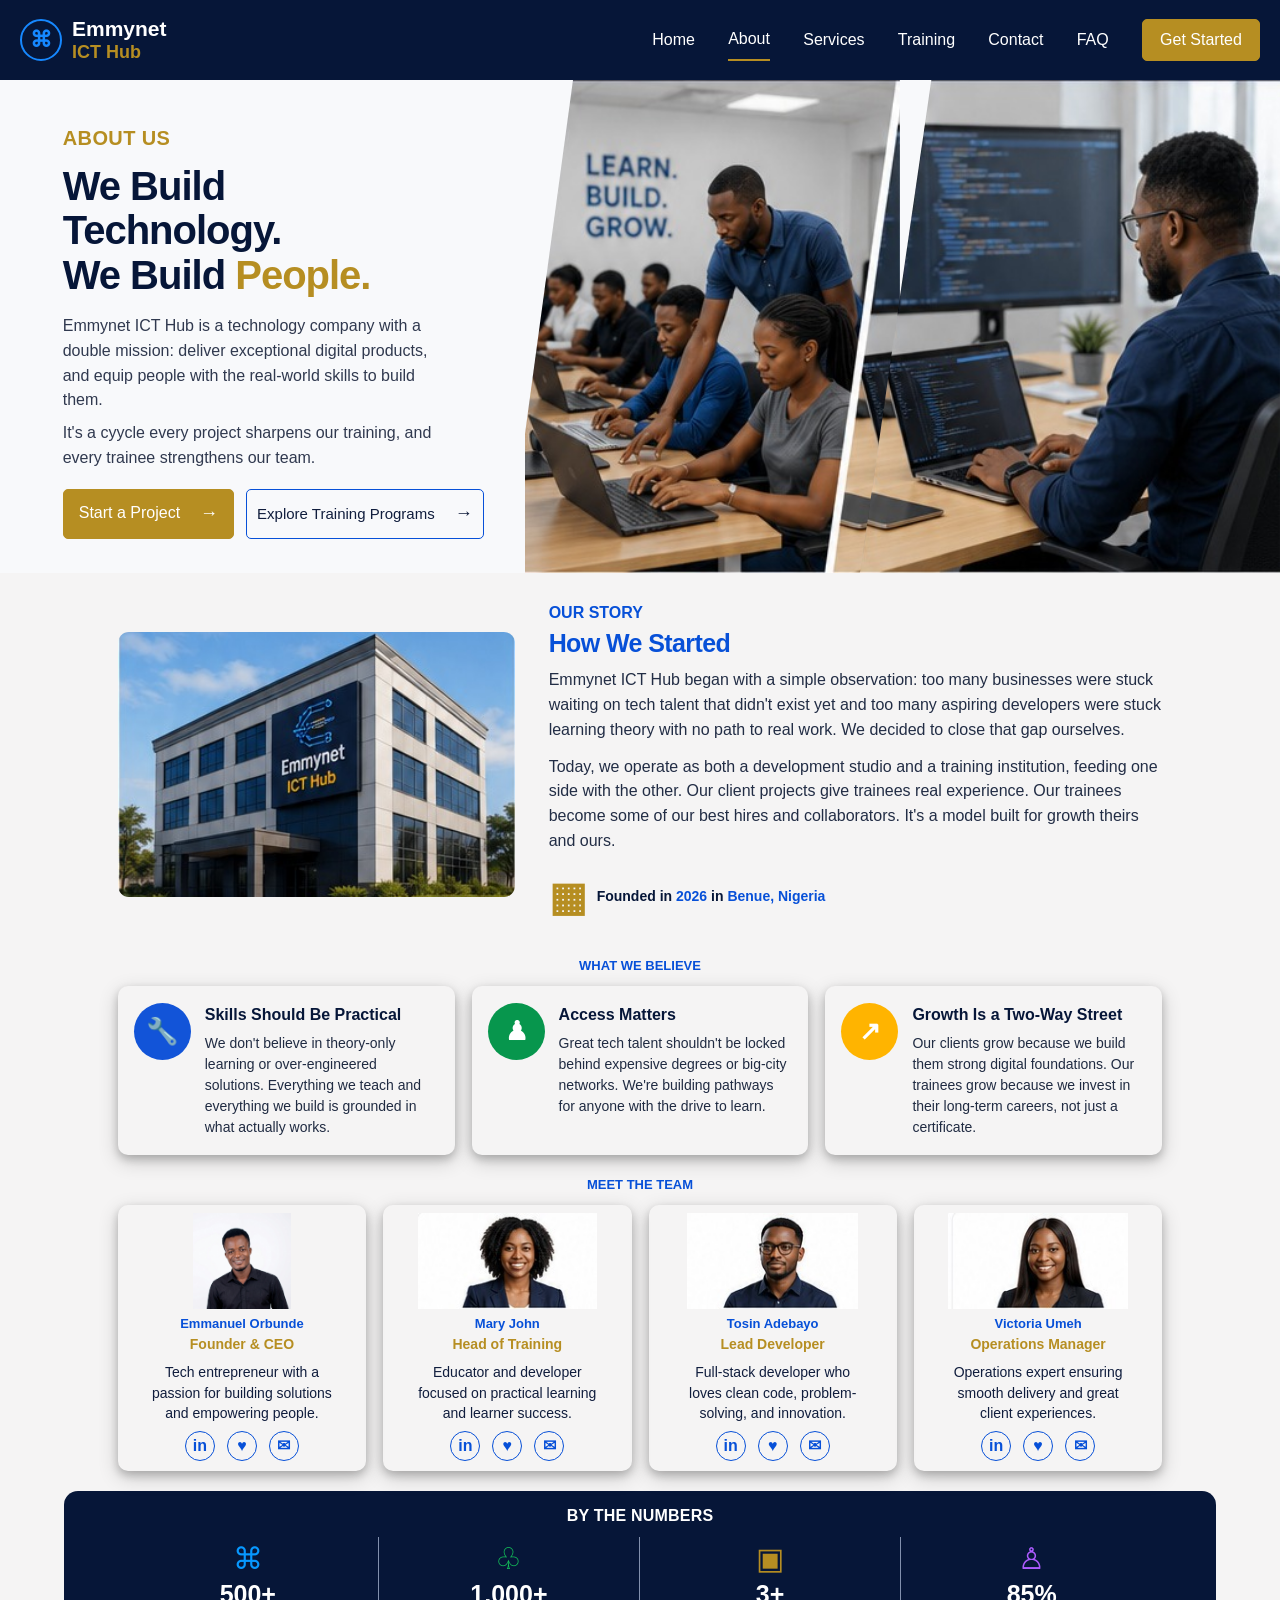
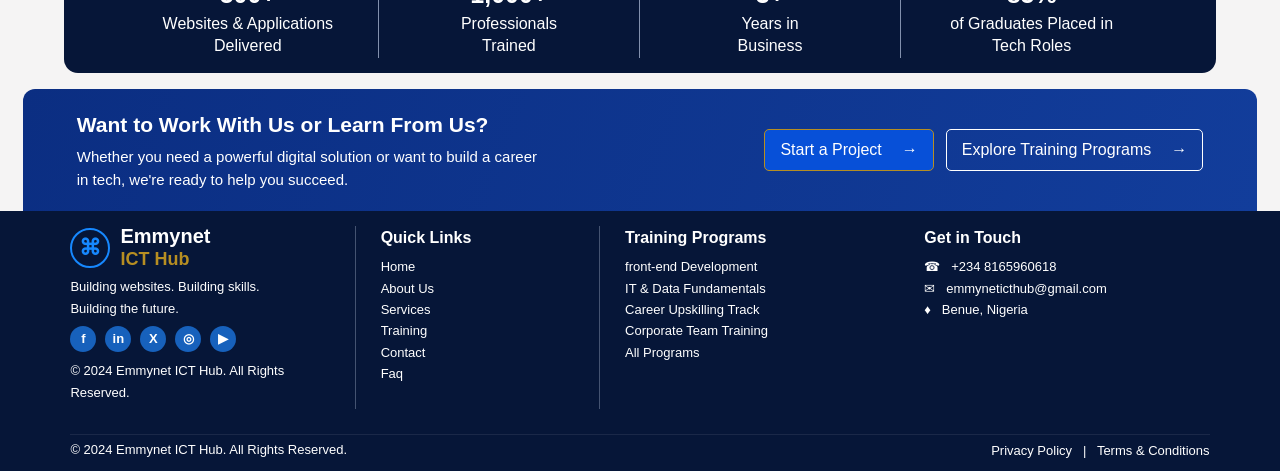
==== commit 92984ad4: "word change" ====
--- a/emmynet-about-page/about.html
+++ b/emmynet-about-page/about.html
@@ -87,7 +87,7 @@
         </article>
         <article class="belief-card">
           <div class="belief-icon green">♟</div>
-          <div><h3>Access Matters</h3><p>Great tech talent shouldn’t be locked behind expensive degrees or big-city networks. We’re building pathways for anyone with the drive to learn.</p></div>
+          <div><h3>Access Matters</h3><p>Great tech talent shouldn't be locked behind expensive degrees or big-city networks. We're building pathways for anyone with the drive to learn.</p></div>
         </article>
         <article class="belief-card">
           <div class="belief-icon gold">↗</div>
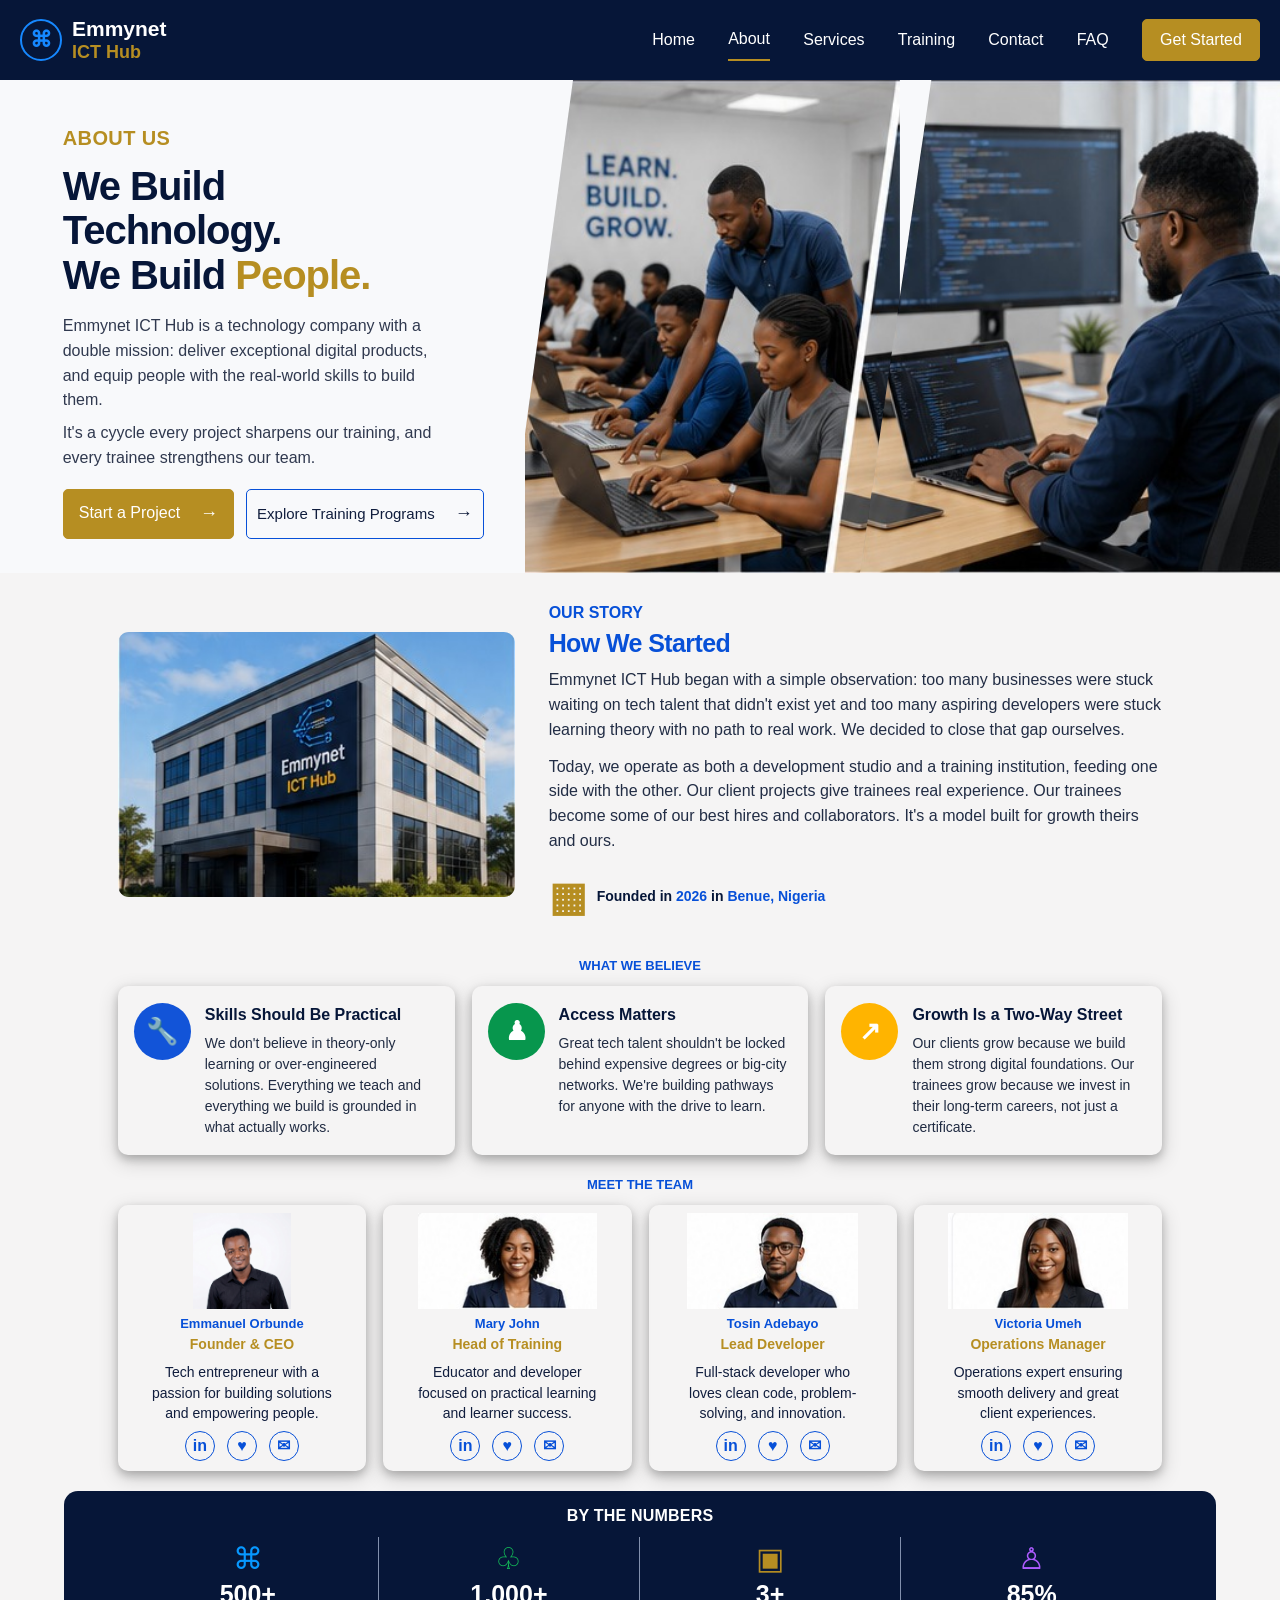
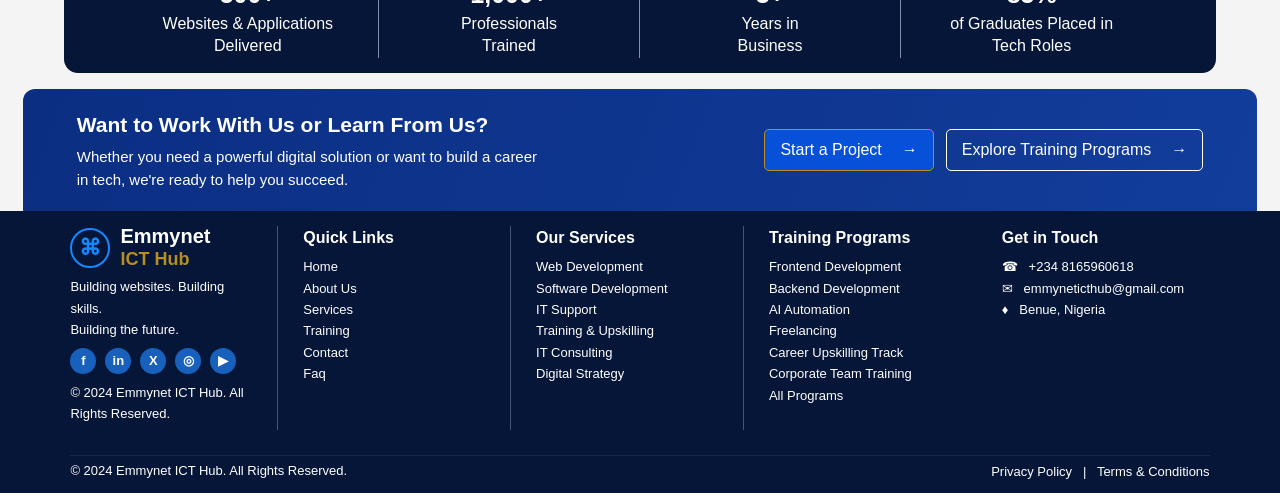
==== commit 66efac48: "update nav footer and tags" ====
--- a/emmynet-about-page/about.html
+++ b/emmynet-about-page/about.html
@@ -49,7 +49,7 @@
         <div class="header-buttons">
           <a class="btn start-btn" href="#">Start a Project <span>→
           </span></a>
-          <a class="btn explore-btn" href="../emmynet-training-page/training.html">Explore Training Programs <span>→</span></a>
+          <a class="btn explore-btn" href="../emmynet-training-page/training.html#programs">Explore Training Programs <span>→</span></a>
         </div>
       </div>
       <div class="header-photos" aria-label="Training and development photos">
@@ -171,7 +171,7 @@
       </div>
       <div class="cta-buttons">
         <a class="btn footer-btn" href="#">Start a Project <span>→</span></a>
-        <a class="btn btn-explore" href="../emmynet-training-page/training.html">Explore Training Programs <span>→</span></a>
+        <a class="btn btn-explore" href="../emmynet-training-page/training.html#programs">Explore Training Programs <span>→</span></a>
       </div>
     </section>
     <div id="training"></div>
@@ -203,20 +203,29 @@
       <a href="../emmynet-contact-page/contact.html">Contact</a>
       <a href="../emmynet-faq-page/FAQ.html">Faq</a>
     </div>
+    <div class="footer-links">
+      <h3>Our Services</h3>
+      <a href="emmynet-service-page/services.html">Web Development</a>
+      <a href="emmynet-service-page/services.html">Software Development</a>
+      <a href="emmynet-service-page/services.html">IT Support</a>
+      <a href="emmynet-training-page/training.html">Training &amp; Upskilling</a>
+      <a href="emmynet-service-page/services.html">IT Consulting</a>
+      <a href="emmynet-service-page/services.html">Digital Strategy</a>
+    </div>
     <div class="footer-programs" id="training">
       <h3>Training Programs</h3>
-      <a href="../emmynet-training-page/training.html#frontEnd">front-end Development</a>
-      <a href="#">IT &amp; Data Fundamentals</a>
-      <a href="../emmynet-training-page/training.html#programs">Career Upskilling Track</a>
-      <a href="../emmynet-training-page/training.html#programs">Corporate Team Training</a>
+     <a href="../emmynet-training-page/training.html#frontEnd">Frontend Development<a>
+      <a href="../emmynet-training-page/training.html#backEnd"> Backend Development</a>
+      <a href="../emmynet-training-page/training.html#automation">AI Automation</a>
+      <a href="../emmynet-training-page/training.html#freelancing">Freelancing</a>
+      <a href="../emmynet-training-page/training.html#upskilling">Career Upskilling Track</a>
+      <a href="../emmynet-training-page/training.html#corporate">Corporate Team Training</a>
       <a href="../emmynet-training-page/training.html#programs">All Programs</a>
     </div>
     <div class="footer-contact">
       <h3>Get in Touch</h3>
       <a href="tel:+2348165960618"> ☎ &nbsp; +234 8165960618</a>
-      <a href="mailto:emmyneticthub@gmail.com?subject=Website%20Enquiry" target="_blank">
-        <i class="fa fa-envelope" aria-hidden="true"></i> ✉ &nbsp; emmyneticthub@gmail.com
-      </a>
+      <a href="mailto:emmyneticthub@gmail.com?subject=Website%20Enquiry" target="_blank"><i class="fa fa-envelope" aria-hidden="true"></i> ✉ &nbsp; emmyneticthub@gmail.com</a>
       <a href="https://www.google.com/maps/search/?api=1&query=Benue+State+University+Makurdi,+Benue,+Nigeria" target="_blank"><i class="fa fa-map-marker" aria-hidden="true"></i> ♦ &nbsp; Benue, Nigeria</a>
     </div>
     <div class="legal">
--- a/emmynet-about-page/about.css
+++ b/emmynet-about-page/about.css
@@ -535,7 +535,7 @@
         color: var(--white); 
         padding: 15px 5.5% 10px; 
         display: grid; 
-        grid-template-columns: 1.3fr 1fr 1.25fr 1.3fr; 
+        grid-template-columns: repeat(5, 1fr);
         gap: 25px; 
     }
     .footer-brand { 
